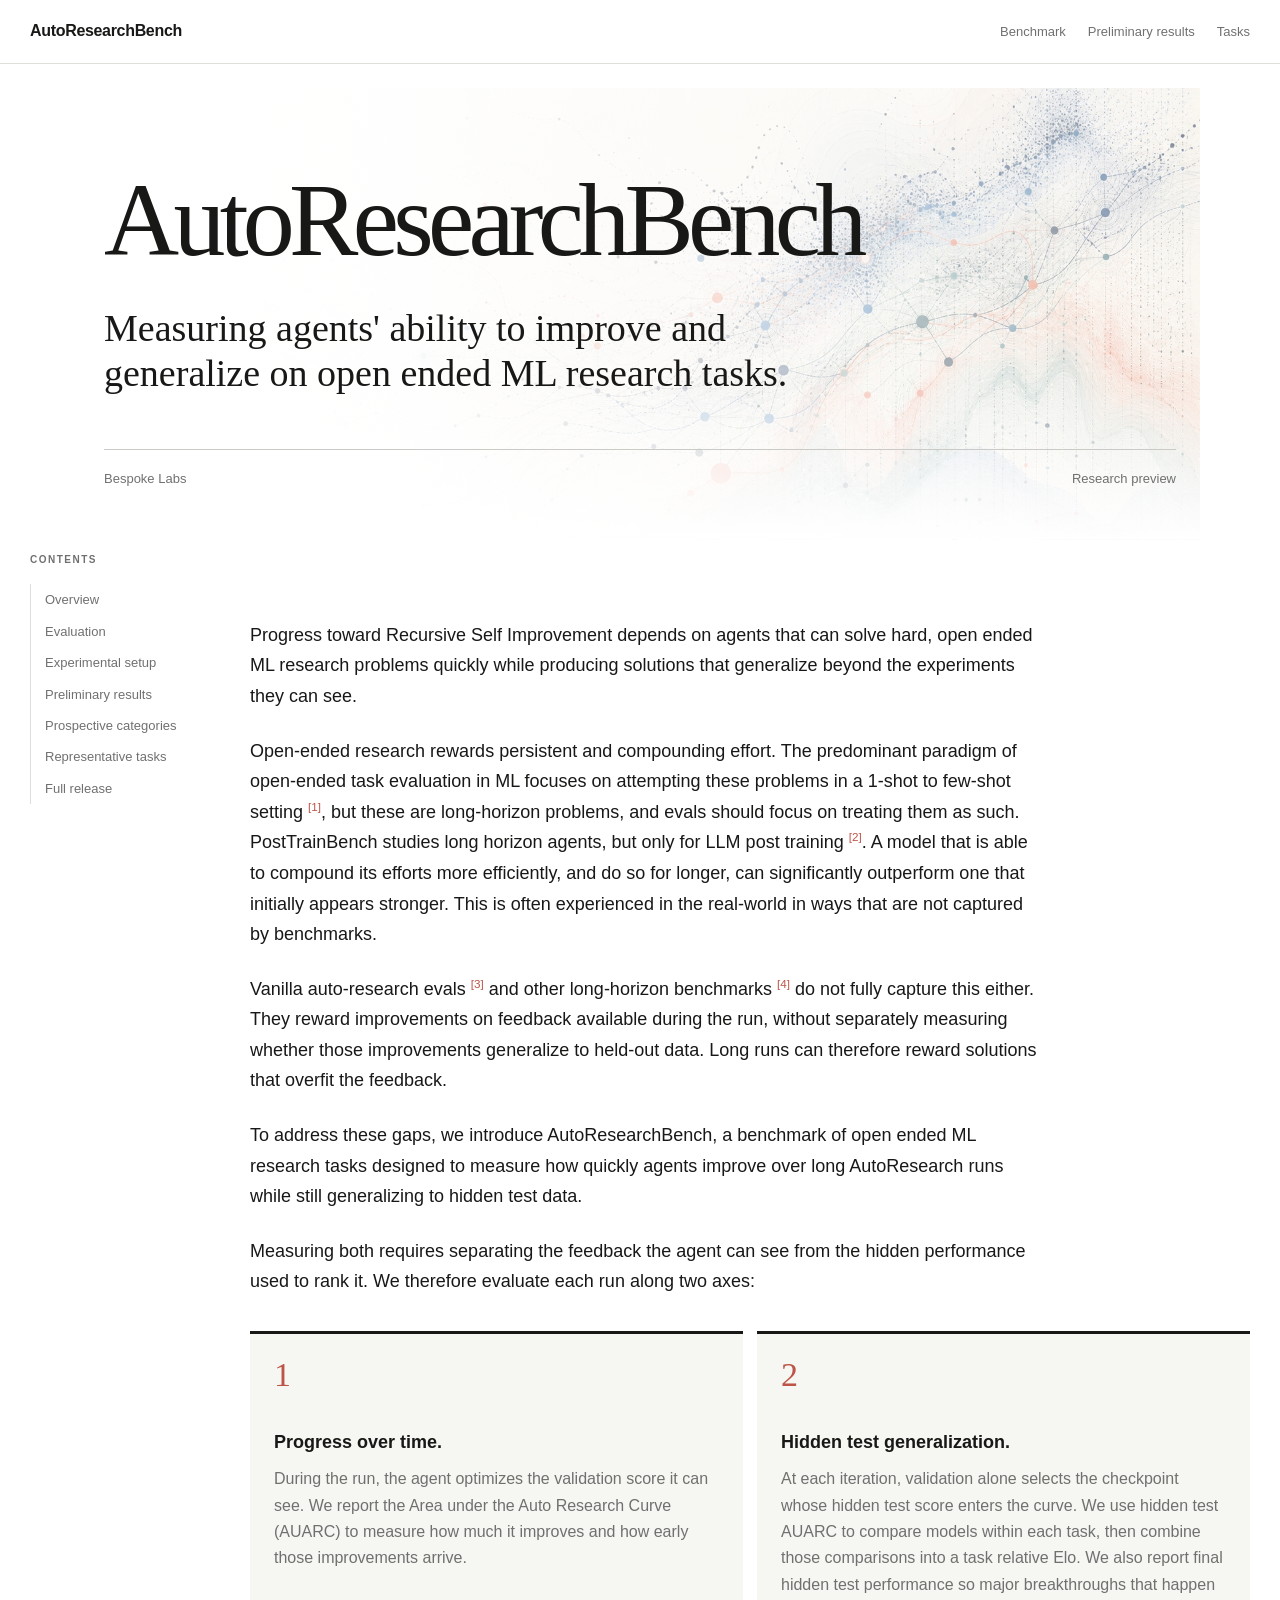
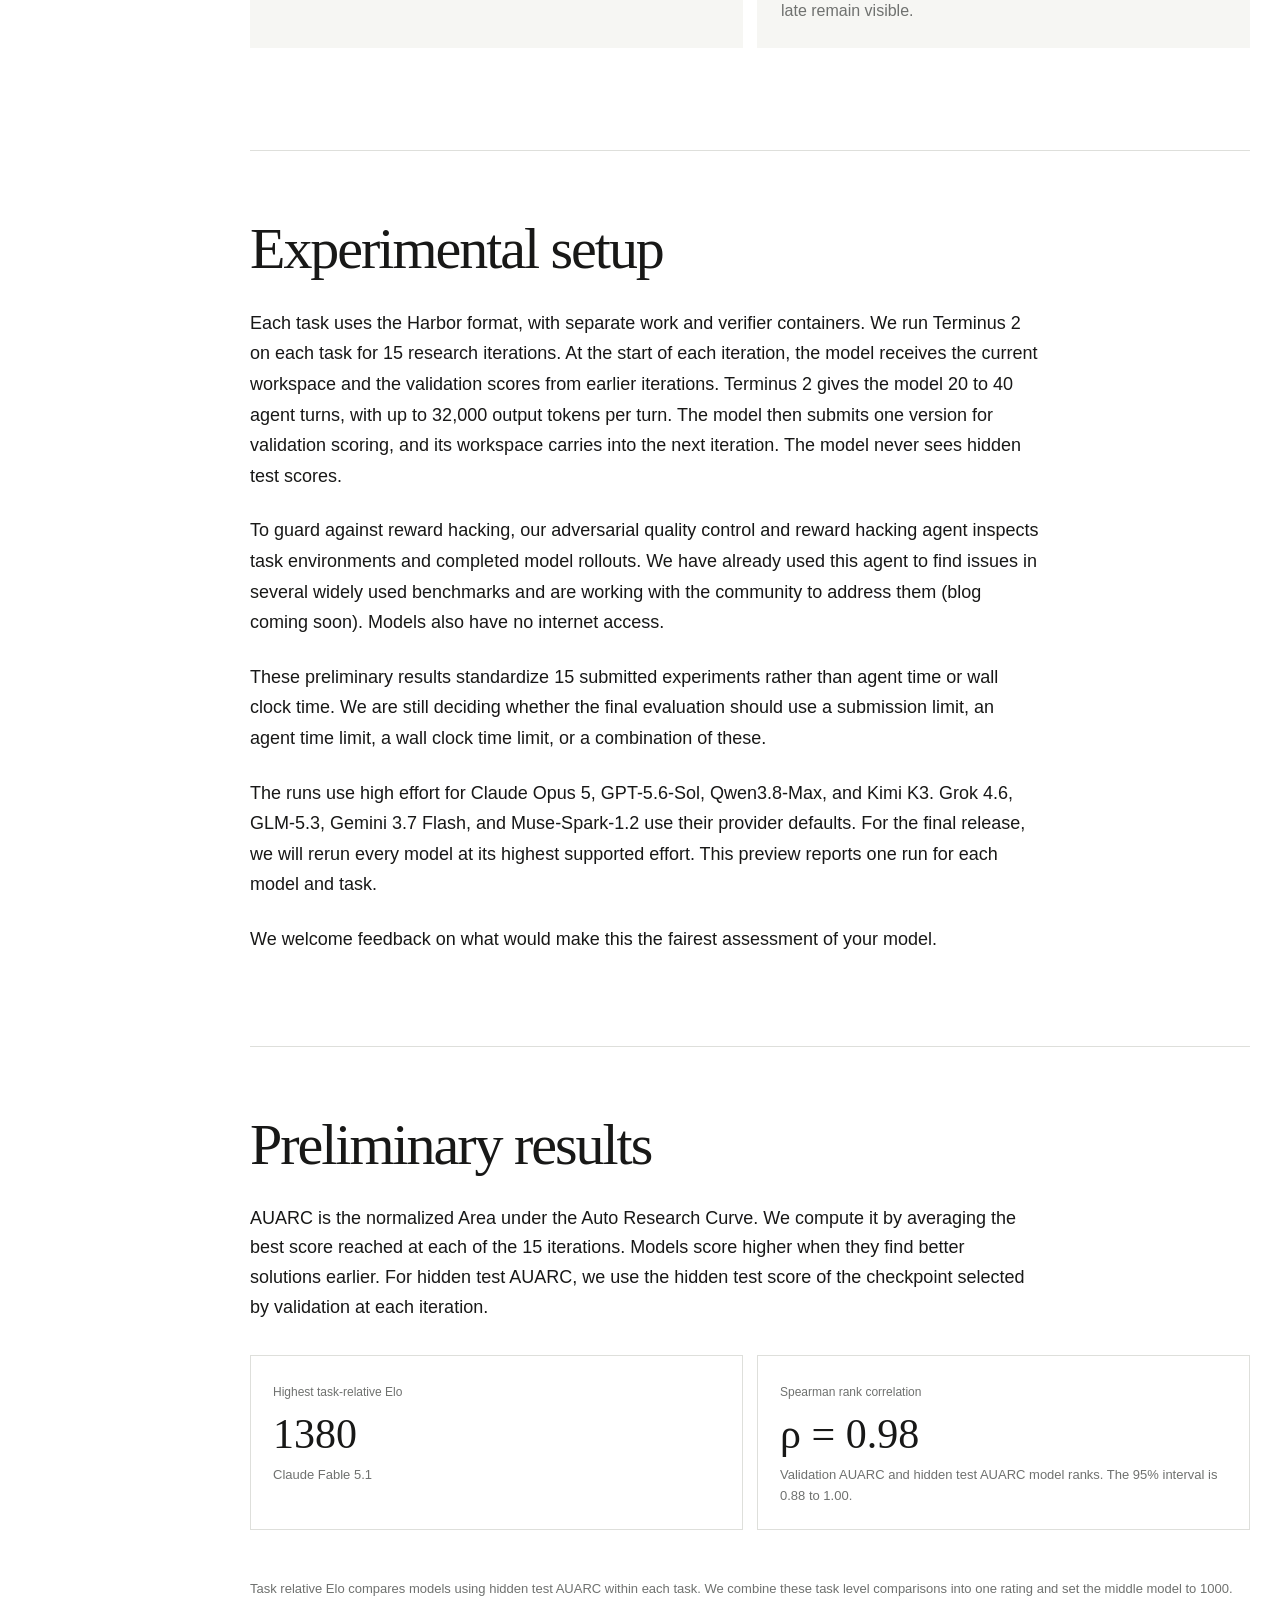
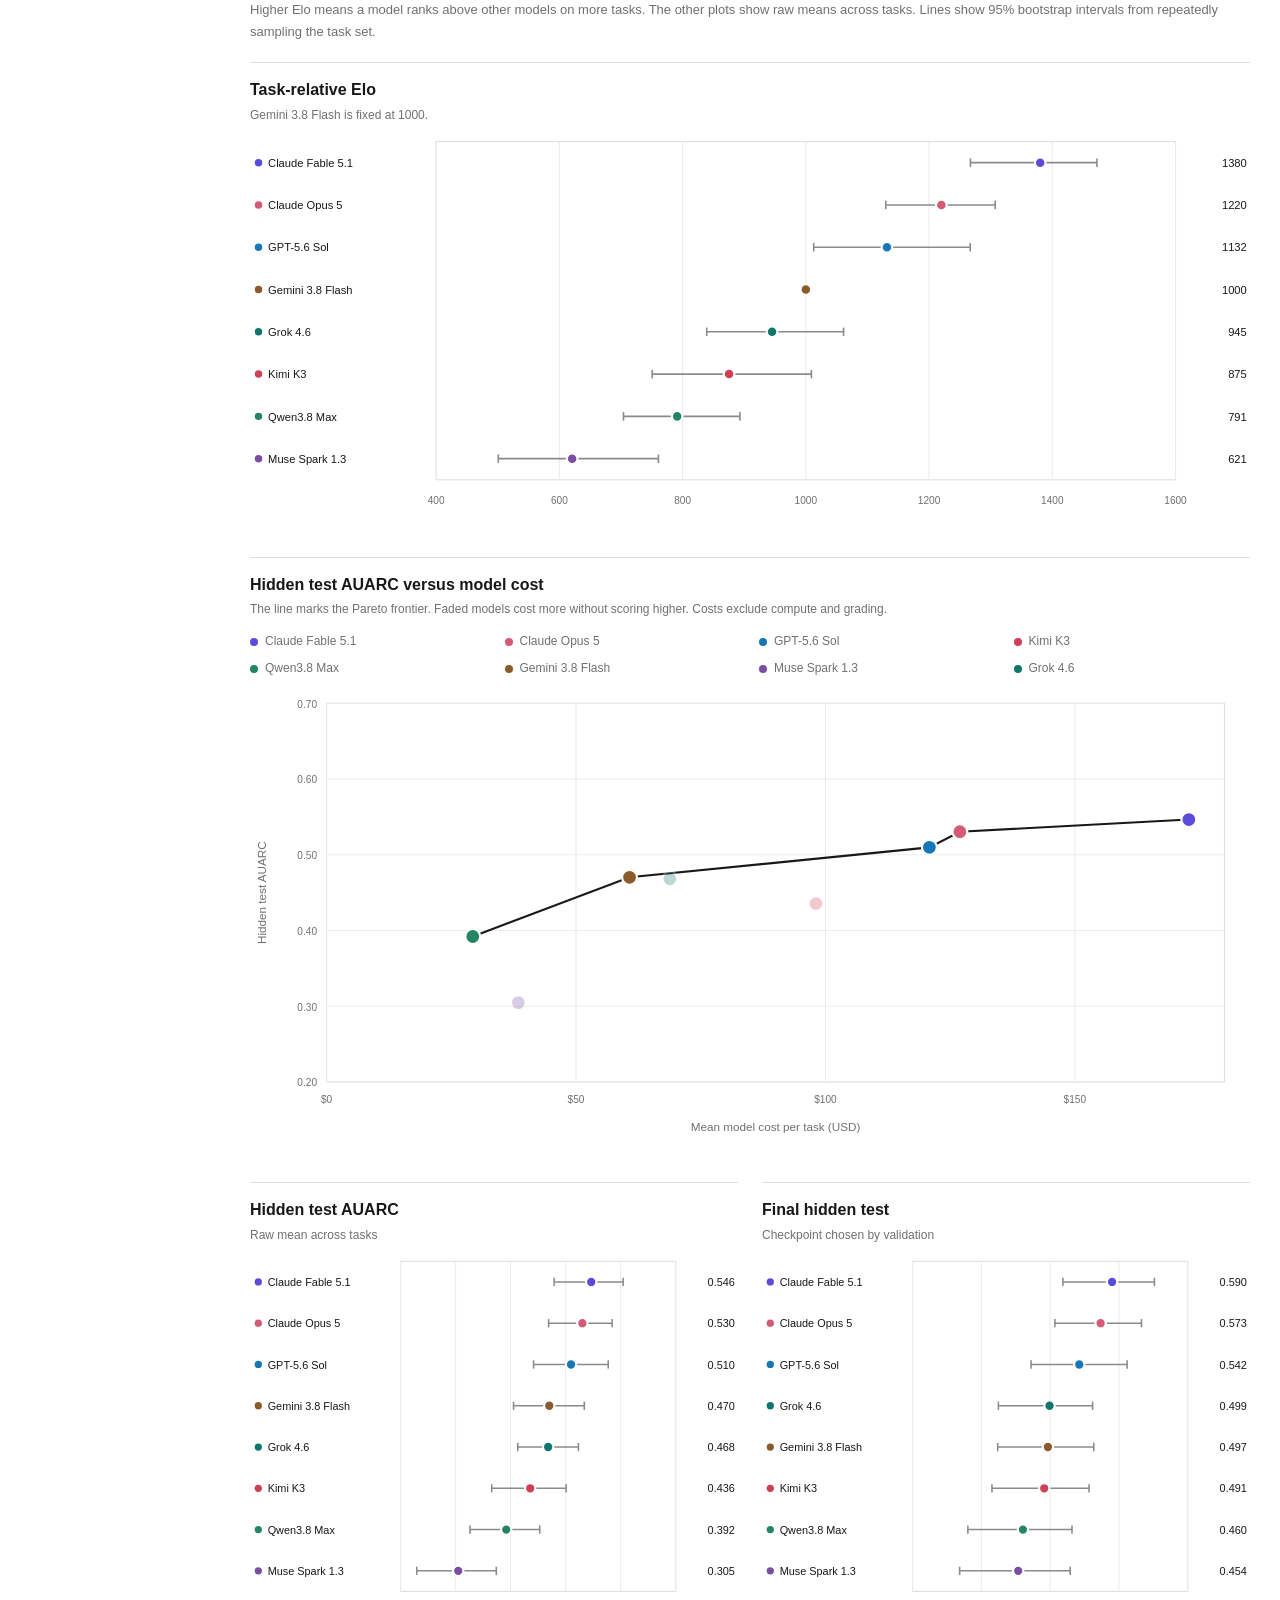
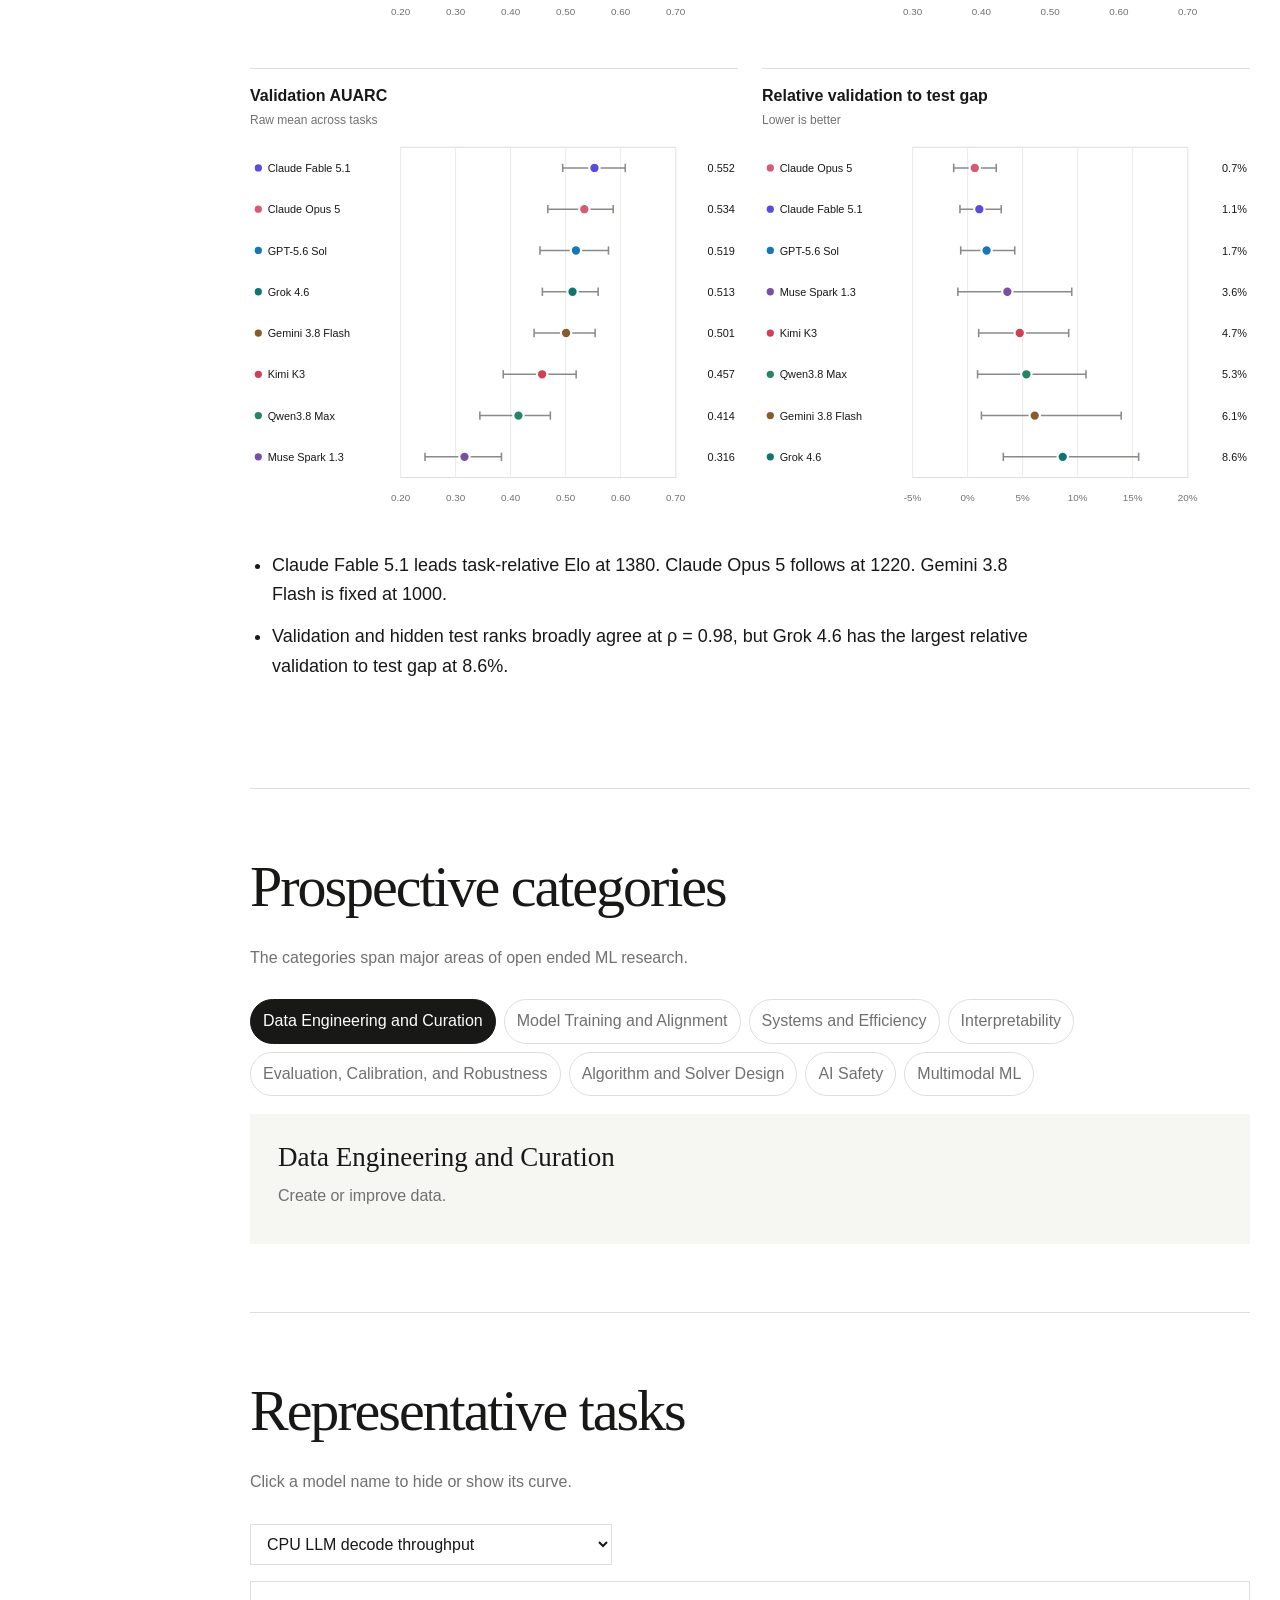
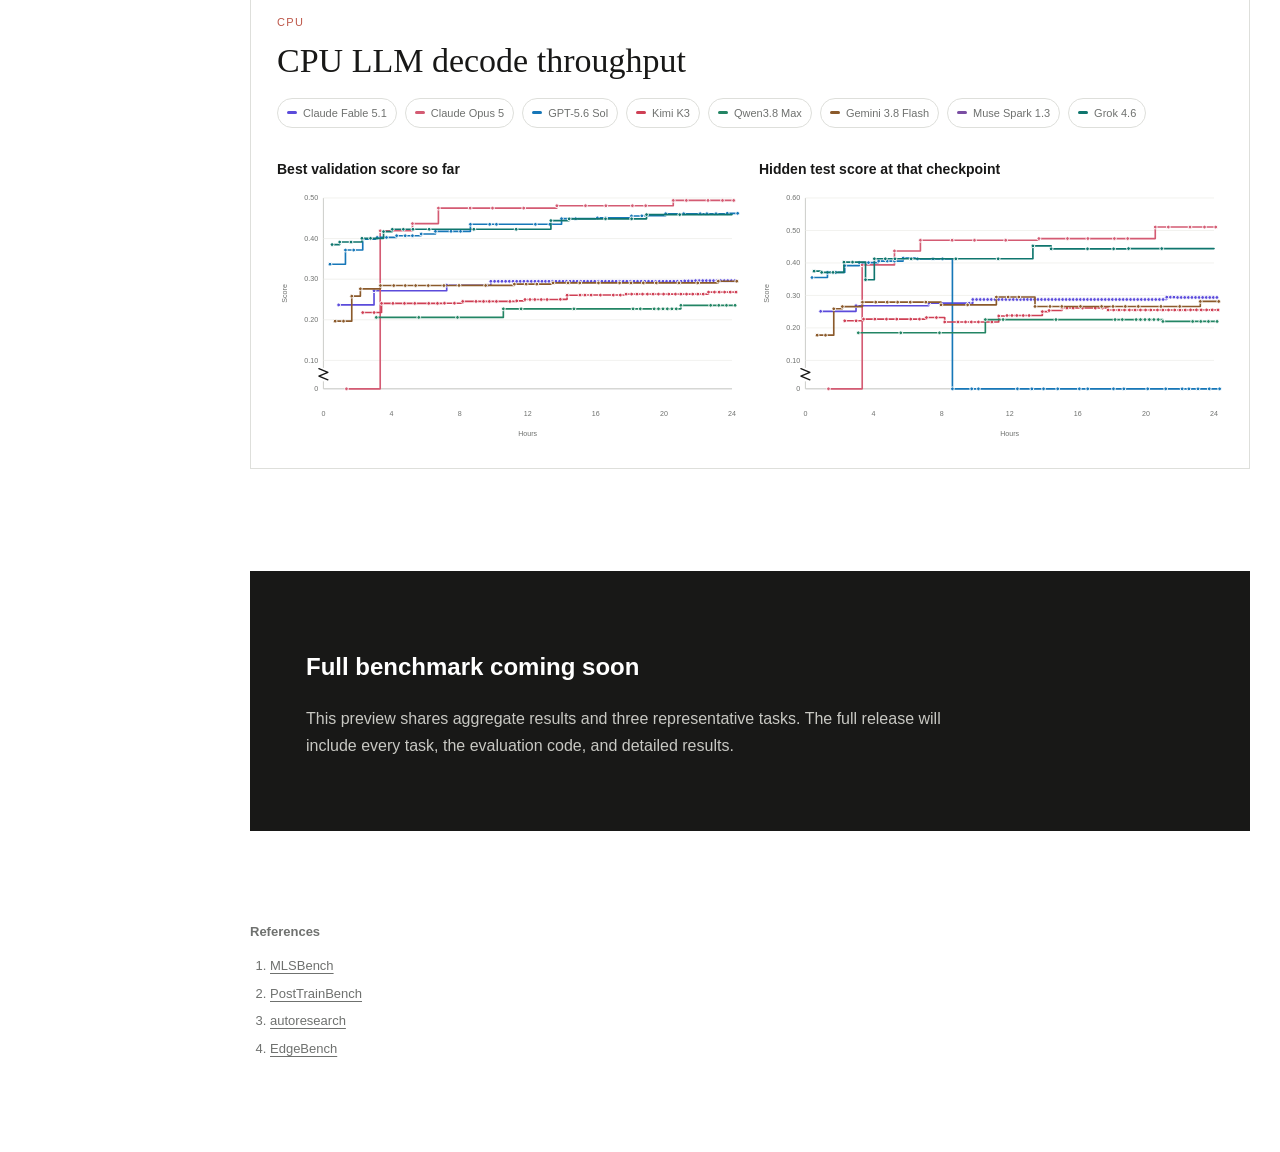
==== index.html @ 908ca6dd "Publish updated AutoResearchBench preview" ====
<!doctype html>
<html lang="en">
<head>
  <meta charset="utf-8">
  <meta name="viewport" content="width=device-width,initial-scale=1">
  <meta http-equiv="refresh" content="0;url=blog.html">
  <link rel="canonical" href="blog.html">
  <title>AutoResearchBench</title>
</head>
<body>
  <p><a href="blog.html">Open the AutoResearchBench blog.</a></p>
</body>
</html>
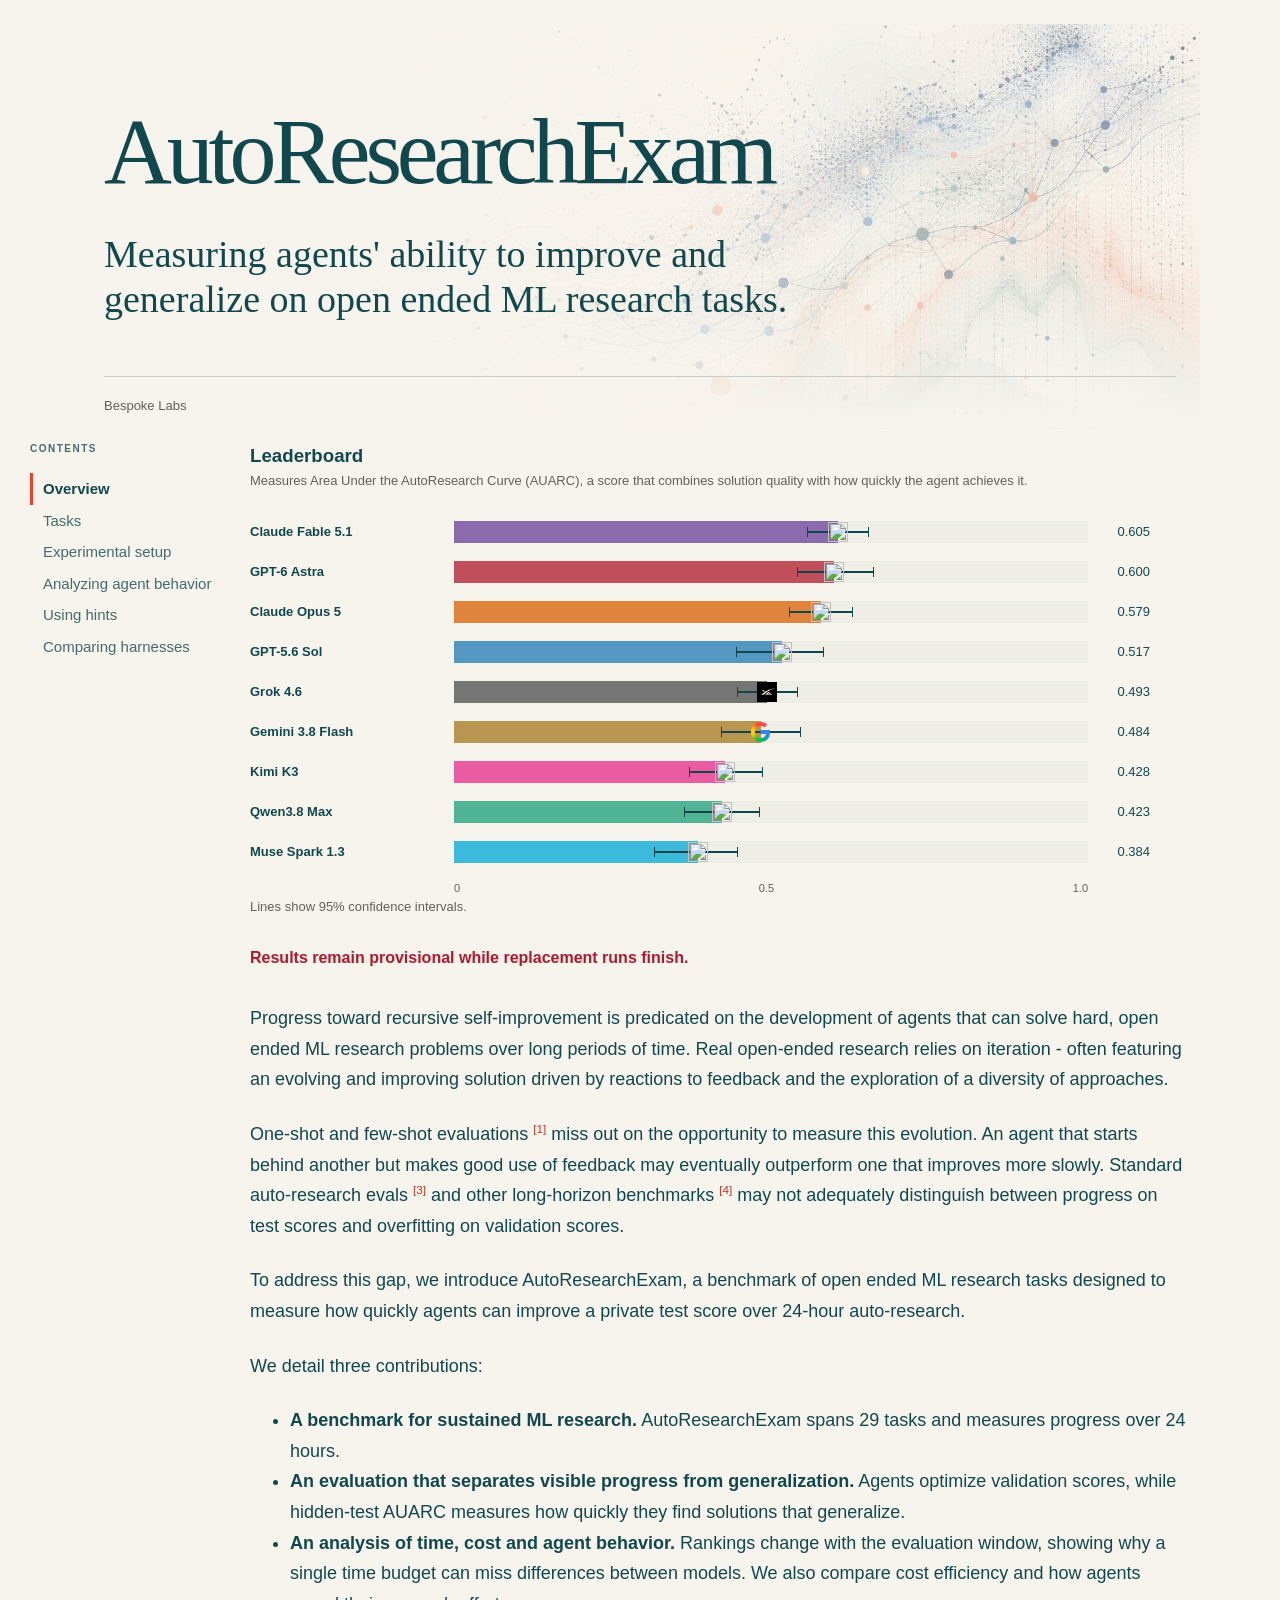
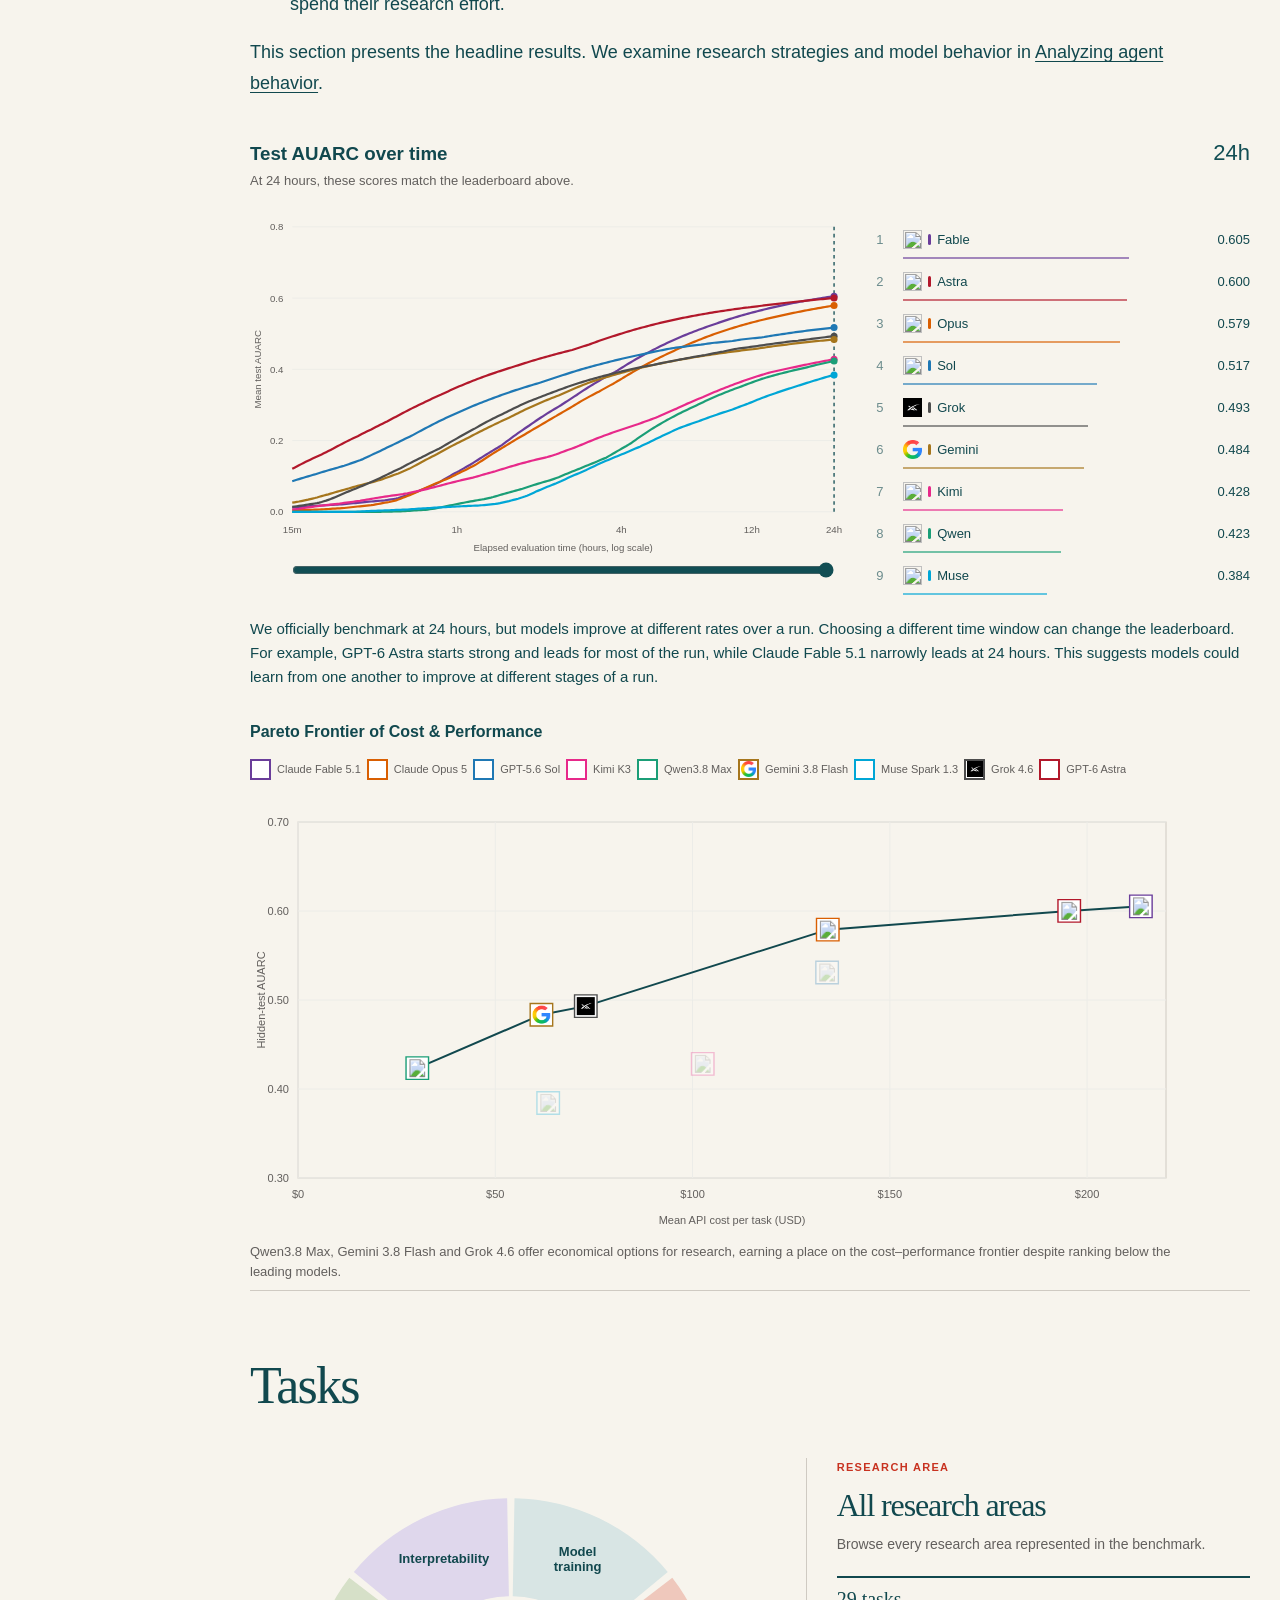
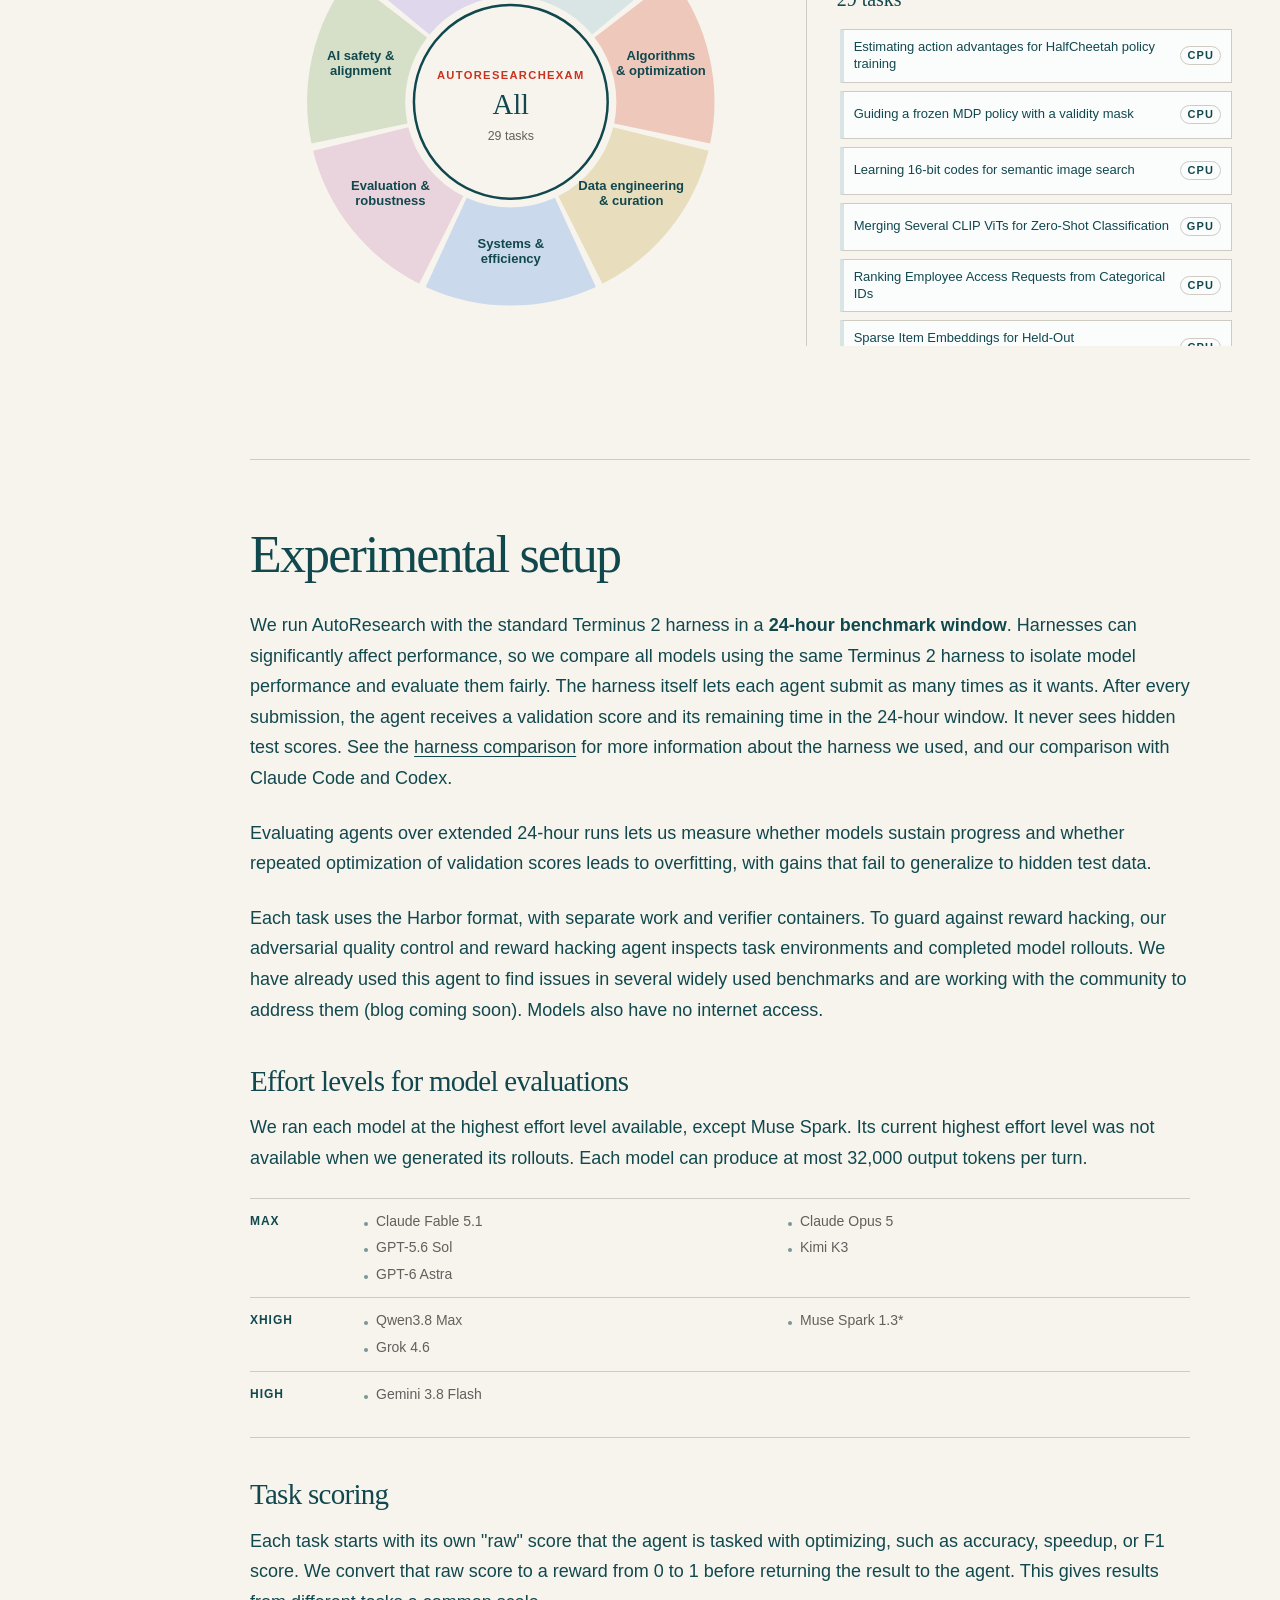
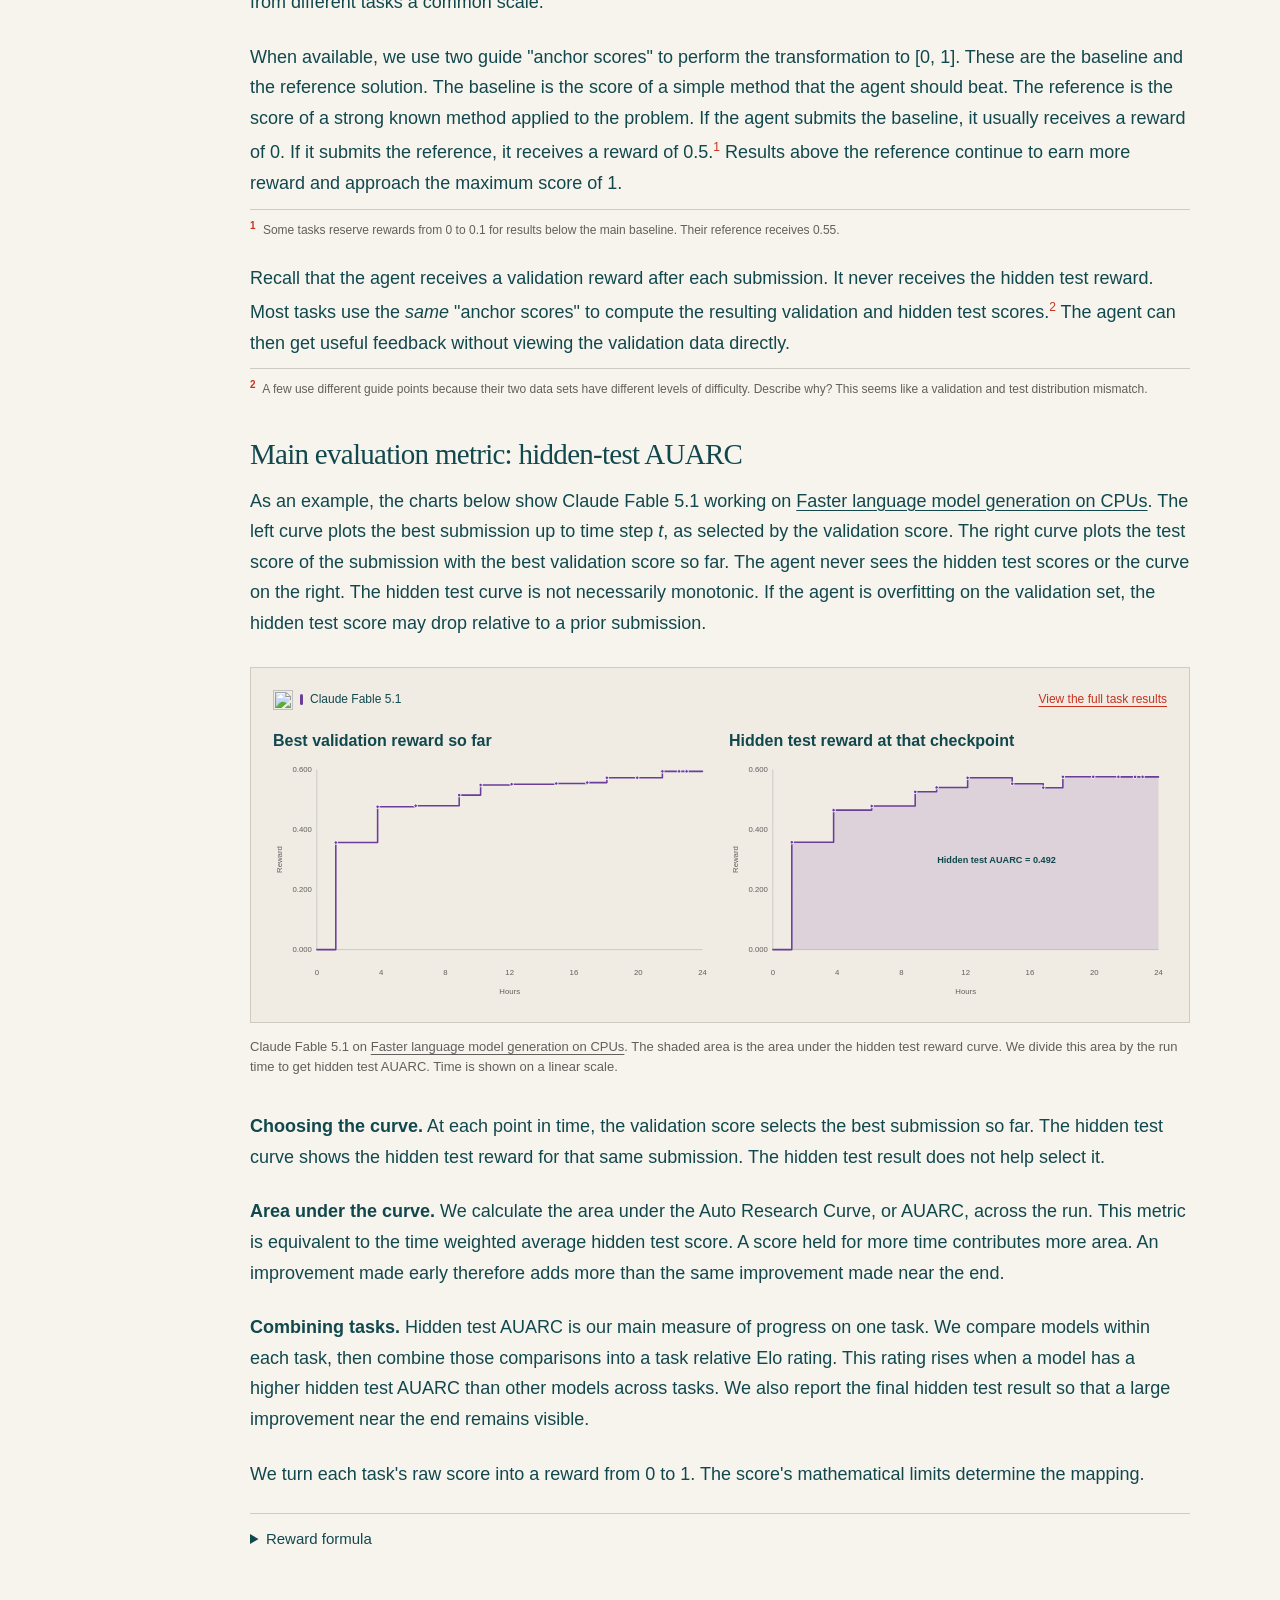
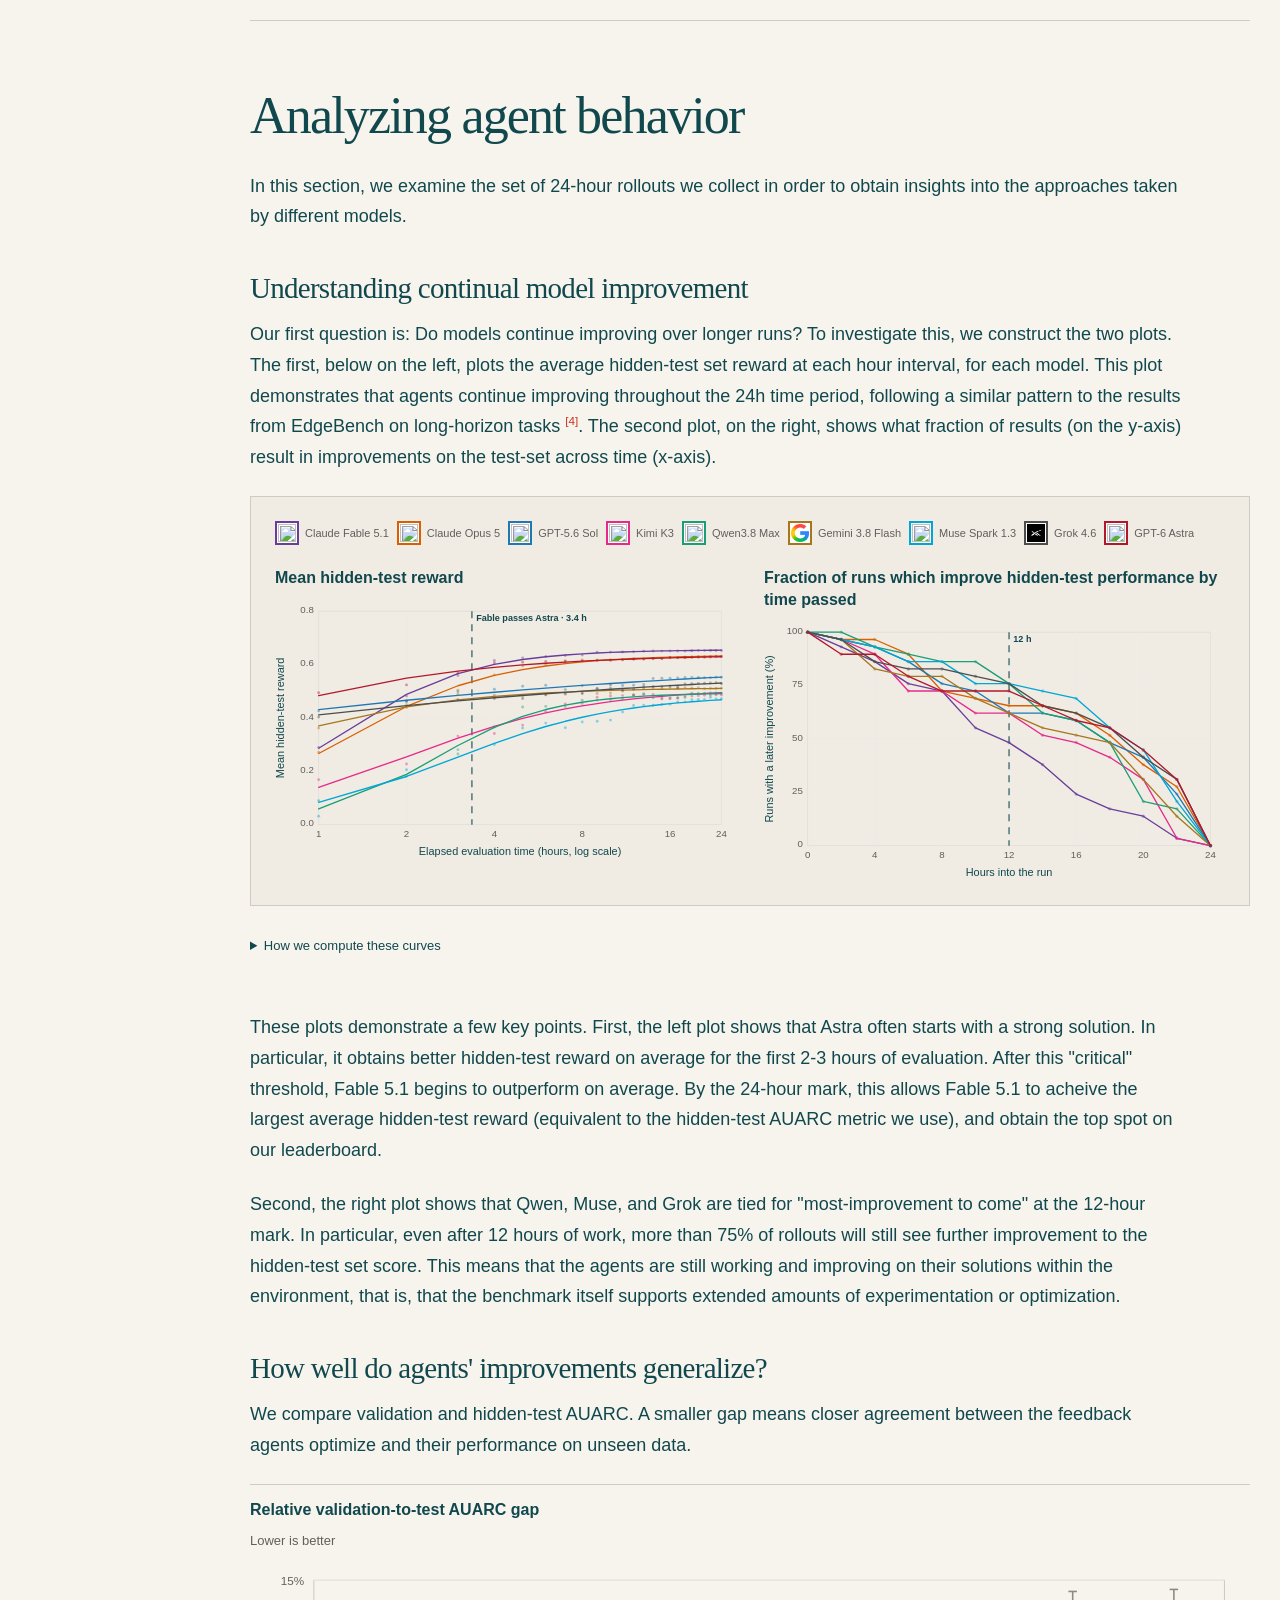
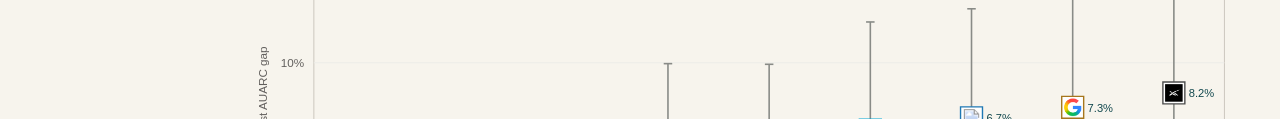
==== commit 973b168d: "Rename site to AutoResearchExam" ====
--- a/index.html
+++ b/index.html
@@ -5,9 +5,9 @@
   <meta name="viewport" content="width=device-width,initial-scale=1">
   <meta http-equiv="refresh" content="0;url=blog.html">
   <link rel="canonical" href="blog.html">
-  <title>AutoResearchBench</title>
+  <title>AutoResearchExam</title>
 </head>
 <body>
-  <p><a href="blog.html">Open the AutoResearchBench blog.</a></p>
+  <p><a href="blog.html">Open the AutoResearchExam blog.</a></p>
 </body>
 </html>
